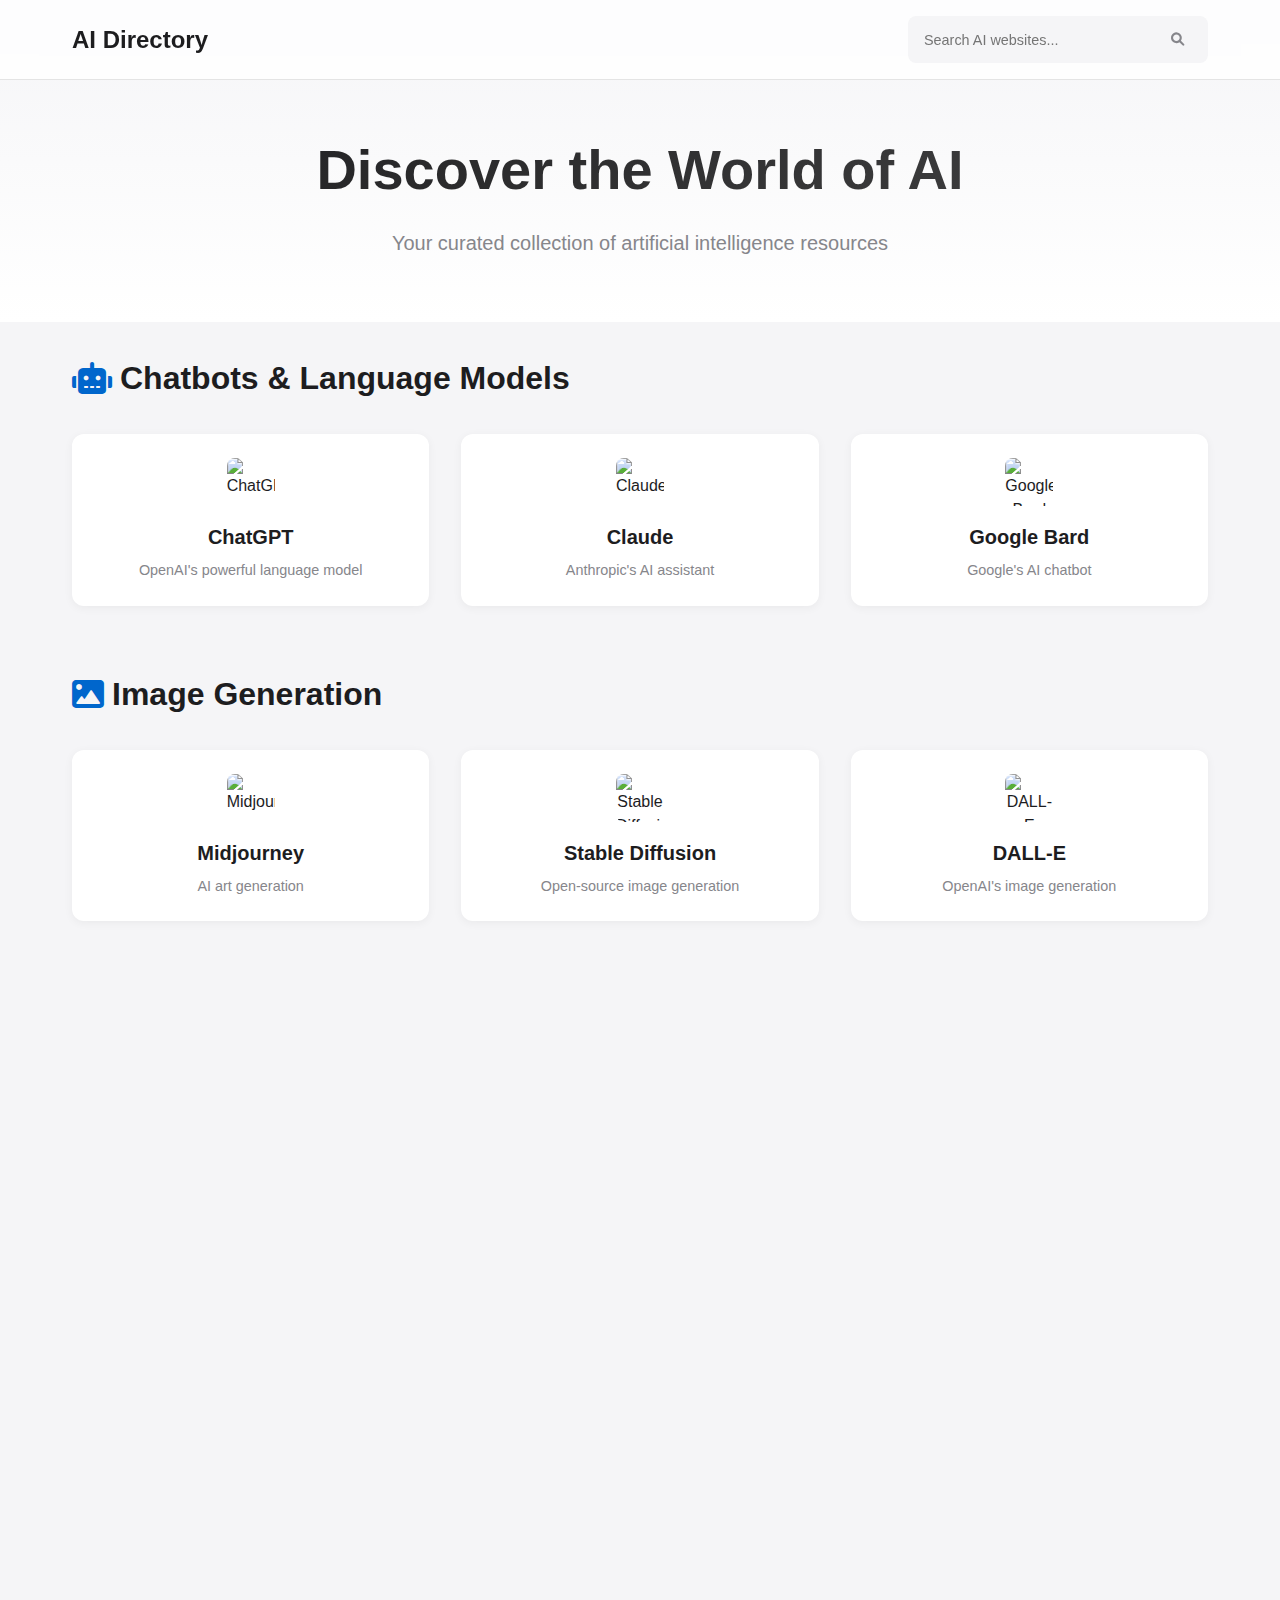
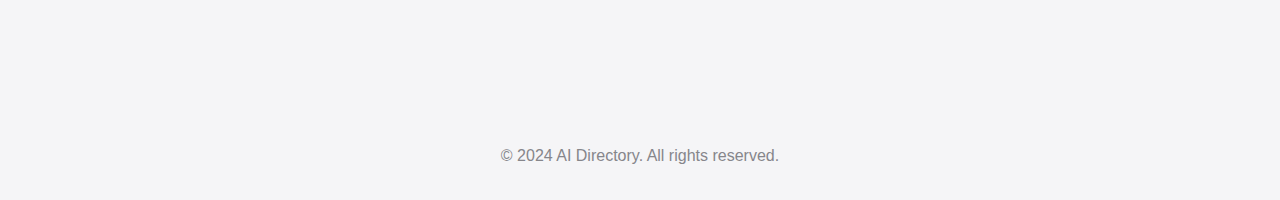
==== index.html @ d2b7f79b "Add files via upload" ====
<!DOCTYPE html>
<html lang="en">
  <head>
    <meta charset="UTF-8" />
    <meta name="viewport" content="width=device-width, initial-scale=1.0" />
    <title>AI Directory - Your Gateway to Artificial Intelligence</title>
    <link rel="stylesheet" href="styles.css" />
    <link
      rel="stylesheet"
      href="https://cdnjs.cloudflare.com/ajax/libs/font-awesome/6.0.0/css/all.min.css"
    />
  </head>
  <body>
    <header>
      <nav>
        <div class="logo">AI Directory</div>
        <div class="search-container">
          <input
            type="text"
            placeholder="Search AI websites..."
            id="searchInput"
          />
          <button><i class="fas fa-search"></i></button>
        </div>
      </nav>
    </header>

    <main>
      <section class="hero">
        <h1>Discover the World of AI</h1>
        <p>Your curated collection of artificial intelligence resources</p>
      </section>

      <section class="categories">
        <div class="category" data-category="chatbots">
          <h2><i class="fas fa-robot"></i> Chatbots & Language Models</h2>
          <div class="sites-grid">
            <a href="https://chat.openai.com" class="site-card">
              <img src="https://chat.openai.com/favicon.ico" alt="ChatGPT" />
              <h3>ChatGPT</h3>
              <p>OpenAI's powerful language model</p>
            </a>
            <a href="https://claude.ai" class="site-card">
              <img src="https://claude.ai/favicon.ico" alt="Claude" />
              <h3>Claude</h3>
              <p>Anthropic's AI assistant</p>
            </a>
            <a href="https://bard.google.com" class="site-card">
              <img
                src="https://bard.google.com/favicon.ico"
                alt="Google Bard"
              />
              <h3>Google Bard</h3>
              <p>Google's AI chatbot</p>
            </a>
          </div>
        </div>

        <div class="category" data-category="image-generation">
          <h2><i class="fas fa-image"></i> Image Generation</h2>
          <div class="sites-grid">
            <a href="https://midjourney.com" class="site-card">
              <img src="https://midjourney.com/favicon.ico" alt="Midjourney" />
              <h3>Midjourney</h3>
              <p>AI art generation</p>
            </a>
            <a href="https://stability.ai" class="site-card">
              <img
                src="https://stability.ai/favicon.ico"
                alt="Stable Diffusion"
              />
              <h3>Stable Diffusion</h3>
              <p>Open-source image generation</p>
            </a>
            <a href="https://www.dall-e.com" class="site-card">
              <img src="https://www.dall-e.com/favicon.ico" alt="DALL-E" />
              <h3>DALL-E</h3>
              <p>OpenAI's image generation</p>
            </a>
          </div>
        </div>

        <div class="category" data-category="research">
          <h2><i class="fas fa-flask"></i> AI Research & News</h2>
          <div class="sites-grid">
            <a href="https://arxiv.org" class="site-card">
              <img src="https://arxiv.org/favicon.ico" alt="arXiv" />
              <h3>arXiv</h3>
              <p>AI research papers</p>
            </a>
            <a href="https://www.paperswithcode.com" class="site-card">
              <img
                src="https://www.paperswithcode.com/favicon.ico"
                alt="Papers with Code"
              />
              <h3>Papers with Code</h3>
              <p>Research papers with code</p>
            </a>
            <a href="https://venturebeat.com/ai" class="site-card">
              <img
                src="https://venturebeat.com/favicon.ico"
                alt="VentureBeat AI"
              />
              <h3>VentureBeat AI</h3>
              <p>AI news and analysis</p>
            </a>
          </div>
        </div>

        <div class="category" data-category="tools">
          <h2><i class="fas fa-tools"></i> AI Tools & Platforms</h2>
          <div class="sites-grid">
            <a href="https://huggingface.co" class="site-card">
              <img
                src="https://huggingface.co/favicon.ico"
                alt="Hugging Face"
              />
              <h3>Hugging Face</h3>
              <p>AI models and datasets</p>
            </a>
            <a href="https://www.tensorflow.org" class="site-card">
              <img
                src="https://www.tensorflow.org/favicon.ico"
                alt="TensorFlow"
              />
              <h3>TensorFlow</h3>
              <p>Google's ML framework</p>
            </a>
            <a href="https://pytorch.org" class="site-card">
              <img src="https://pytorch.org/favicon.ico" alt="PyTorch" />
              <h3>PyTorch</h3>
              <p>Facebook's ML framework</p>
            </a>
          </div>
        </div>
      </section>
    </main>

    <footer>
      <p>© 2024 AI Directory. All rights reserved.</p>
    </footer>

    <script src="script.js"></script>
  </body>
</html>
---- styles.css ----
/* Reset and base styles */
* {
  margin: 0;
  padding: 0;
  box-sizing: border-box;
  font-family: -apple-system, BlinkMacSystemFont, "Segoe UI", Roboto, Oxygen,
    Ubuntu, Cantarell, sans-serif;
}

body {
  background-color: #f5f5f7;
  color: #1d1d1f;
  line-height: 1.5;
}

/* Header styles */
header {
  background-color: rgba(255, 255, 255, 0.8);
  backdrop-filter: blur(20px);
  -webkit-backdrop-filter: blur(20px);
  position: fixed;
  top: 0;
  left: 0;
  right: 0;
  z-index: 1000;
  border-bottom: 1px solid rgba(0, 0, 0, 0.1);
}

nav {
  max-width: 1200px;
  margin: 0 auto;
  padding: 1rem 2rem;
  display: flex;
  justify-content: space-between;
  align-items: center;
}

.logo {
  font-size: 1.5rem;
  font-weight: 600;
  color: #1d1d1f;
}

.search-container {
  display: flex;
  align-items: center;
  background-color: #f5f5f7;
  border-radius: 8px;
  padding: 0.5rem 1rem;
  width: 300px;
}

.search-container input {
  border: none;
  background: none;
  outline: none;
  width: 100%;
  font-size: 0.9rem;
  color: #1d1d1f;
}

.search-container button {
  background: none;
  border: none;
  color: #86868b;
  cursor: pointer;
  padding: 0.5rem;
}

/* Hero section */
.hero {
  text-align: center;
  padding: 8rem 2rem 4rem;
  background: linear-gradient(180deg, #f5f5f7 0%, #ffffff 100%);
}

.hero h1 {
  font-size: 3.5rem;
  font-weight: 700;
  margin-bottom: 1rem;
  background: linear-gradient(135deg, #1d1d1f 0%, #434344 100%);
  -webkit-background-clip: text;
  -webkit-text-fill-color: transparent;
}

.hero p {
  font-size: 1.25rem;
  color: #86868b;
  max-width: 600px;
  margin: 0 auto;
}

/* Categories section */
.categories {
  max-width: 1200px;
  margin: 0 auto;
  padding: 2rem;
}

.category {
  margin-bottom: 4rem;
}

.category h2 {
  font-size: 2rem;
  margin-bottom: 2rem;
  color: #1d1d1f;
  display: flex;
  align-items: center;
  gap: 0.5rem;
}

.category h2 i {
  color: #0066cc;
}

.sites-grid {
  display: grid;
  grid-template-columns: repeat(auto-fill, minmax(300px, 1fr));
  gap: 2rem;
}

.site-card {
  background: white;
  border-radius: 12px;
  padding: 1.5rem;
  text-decoration: none;
  color: #1d1d1f;
  transition: all 0.3s ease;
  box-shadow: 0 2px 10px rgba(0, 0, 0, 0.05);
  display: flex;
  flex-direction: column;
  align-items: center;
  text-align: center;
}

.site-card:hover {
  transform: translateY(-5px);
  box-shadow: 0 5px 20px rgba(0, 0, 0, 0.1);
}

.site-card img {
  width: 48px;
  height: 48px;
  margin-bottom: 1rem;
  border-radius: 8px;
}

.site-card h3 {
  font-size: 1.25rem;
  margin-bottom: 0.5rem;
}

.site-card p {
  color: #86868b;
  font-size: 0.9rem;
}

/* Footer */
footer {
  text-align: center;
  padding: 2rem;
  background-color: #f5f5f7;
  color: #86868b;
  margin-top: 4rem;
}

/* Responsive design */
@media (max-width: 768px) {
  .hero h1 {
    font-size: 2.5rem;
  }

  .search-container {
    width: 200px;
  }

  .sites-grid {
    grid-template-columns: 1fr;
  }
}

/* Animation */
@keyframes fadeIn {
  from {
    opacity: 0;
    transform: translateY(20px);
  }
  to {
    opacity: 1;
    transform: translateY(0);
  }
}

.site-card {
  animation: fadeIn 0.5s ease forwards;
}
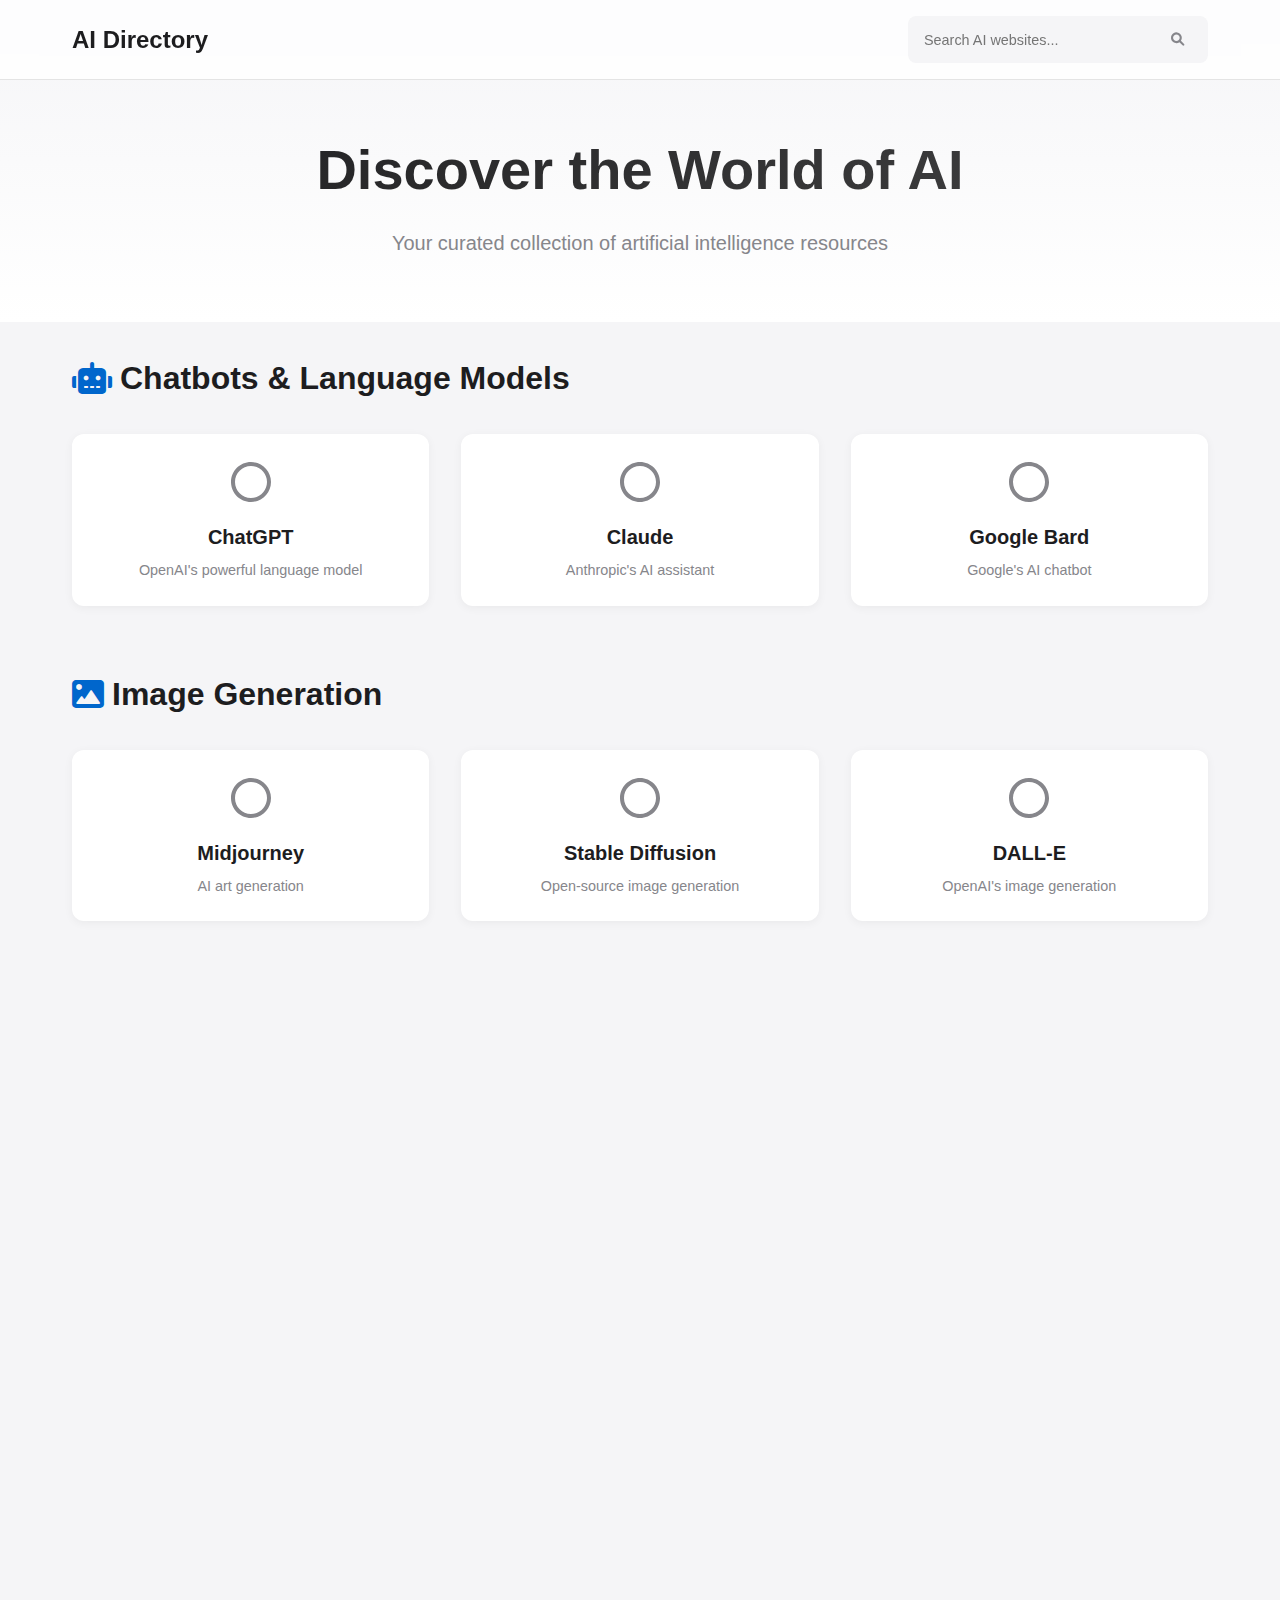
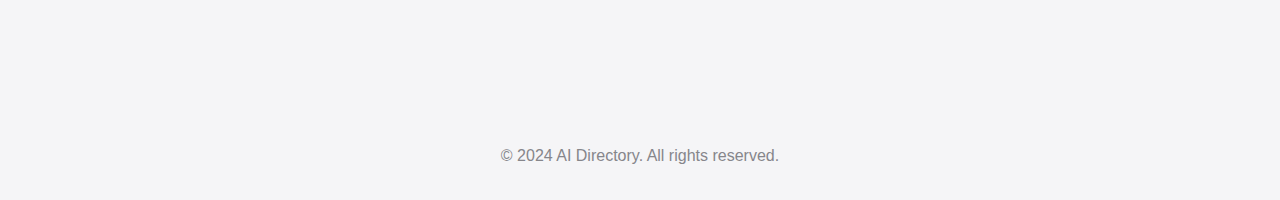
==== commit 047c7e06: "Update index.html" ====
--- a/index.html
+++ b/index.html
@@ -10,6 +10,15 @@
       href="https://cdnjs.cloudflare.com/ajax/libs/font-awesome/6.0.0/css/all.min.css"
     />
   </head>
+  <!-- Google tag (gtag.js) -->
+<script async src="https://www.googletagmanager.com/gtag/js?id=G-L70K7JXND9"></script>
+<script>
+  window.dataLayer = window.dataLayer || [];
+  function gtag(){dataLayer.push(arguments);}
+  gtag('js', new Date());
+
+  gtag('config', 'G-L70K7JXND9');
+</script>
   <body>
     <header>
       <nav>
